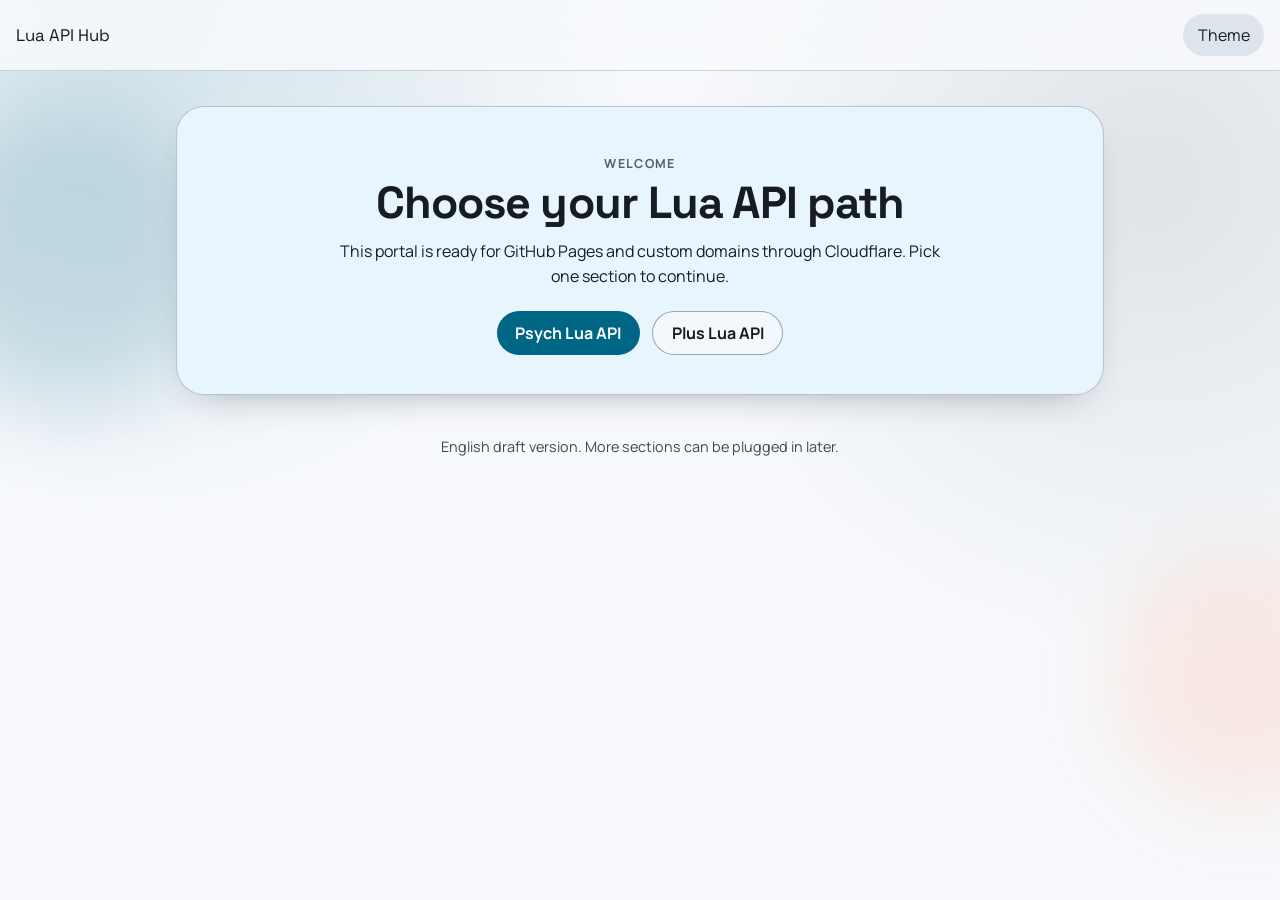
==== docs/index.html @ 8eabc2a2 "Agregar archivos HTML, CSS y JS para la documentación del API de Lua, incluyendo soporte para temas " ====
<!doctype html>
<html lang="en" data-theme="auto">
  <head>
    <meta charset="UTF-8" />
    <meta name="viewport" content="width=device-width, initial-scale=1.0" />
    <title>Lua API Hub</title>
    <meta
      name="description"
      content="Welcome page for Psych and Plus Lua API documentation."
    />
    <link rel="preconnect" href="https://fonts.googleapis.com" />
    <link rel="preconnect" href="https://fonts.gstatic.com" crossorigin />
    <link
      href="https://fonts.googleapis.com/css2?family=Manrope:wght@400;500;700;800&family=Space+Grotesk:wght@500;700&display=swap"
      rel="stylesheet"
    />
    <link rel="stylesheet" href="assets/site.css" />
    <script defer src="assets/site.js"></script>
  </head>
  <body class="welcome-body">
    <div class="ambient ambient-a"></div>
    <div class="ambient ambient-b"></div>

    <header class="topbar">
      <a class="brand" href="index.html">Lua API Hub</a>
      <button id="themeToggle" class="icon-btn" type="button" aria-label="Toggle theme">
        Theme
      </button>
    </header>

    <main class="welcome-main">
      <section class="hero card">
        <p class="eyebrow">Welcome</p>
        <h1>Choose your Lua API path</h1>
        <p>
          This portal is ready for GitHub Pages and custom domains through Cloudflare.
          Pick one section to continue.
        </p>
        <div class="cta-row">
          <a class="btn btn-filled" href="psych.html">Psych Lua API</a>
          <a class="btn btn-outlined" href="plus.html">Plus Lua API</a>
        </div>
      </section>
    </main>

    <footer class="footer-note">
      <p>English draft version. More sections can be plugged in later.</p>
    </footer>
  </body>
</html>
---- docs/assets/site.css ----
:root {
  color-scheme: light dark;

  --font-heading: "Space Grotesk", "Segoe UI", sans-serif;
  --font-body: "Manrope", "Segoe UI", sans-serif;

  --md-primary: #006686;
  --md-on-primary: #ffffff;
  --md-primary-container: #bfe9ff;
  --md-on-primary-container: #001f2a;

  --md-secondary: #4f616d;
  --md-surface: #f7f9fc;
  --md-surface-variant: #dde4eb;
  --md-on-surface: #161c22;
  --md-on-surface-variant: #404851;
  --md-outline: #707981;

  --md-shadow: 0 16px 40px -24px rgba(0, 24, 40, 0.45);
  --md-radius-xl: 28px;
  --md-radius-lg: 20px;
  --md-radius-md: 14px;
}

html[data-theme="dark"] {
  --md-primary: #74d1ff;
  --md-on-primary: #003548;
  --md-primary-container: #004d69;
  --md-on-primary-container: #bfe9ff;

  --md-secondary: #b5c9d7;
  --md-surface: #0f151b;
  --md-surface-variant: #26313a;
  --md-on-surface: #e9f1f8;
  --md-on-surface-variant: #c0c8d0;
  --md-outline: #88939d;

  --md-shadow: 0 16px 40px -24px rgba(0, 0, 0, 0.75);
}

* {
  box-sizing: border-box;
}

body {
  margin: 0;
  min-height: 100vh;
  font-family: var(--font-body);
  color: var(--md-on-surface);
  background: radial-gradient(circle at 10% 0%, color-mix(in oklab, var(--md-primary) 16%, transparent), transparent 35%),
    radial-gradient(circle at 90% 20%, color-mix(in oklab, var(--md-secondary) 14%, transparent), transparent 35%),
    var(--md-surface);
}

h1,
h2,
h3 {
  font-family: var(--font-heading);
  letter-spacing: -0.02em;
  margin: 0 0 0.5rem;
}

p {
  margin: 0;
  line-height: 1.6;
}

a {
  color: var(--md-primary);
}

.topbar {
  position: sticky;
  top: 0;
  z-index: 50;
  display: flex;
  justify-content: space-between;
  align-items: center;
  padding: 0.9rem 1rem;
  backdrop-filter: blur(12px);
  background: color-mix(in oklab, var(--md-surface) 85%, transparent);
  border-bottom: 1px solid color-mix(in oklab, var(--md-outline) 30%, transparent);
}

.brand {
  text-decoration: none;
  font-family: var(--font-heading);
  font-size: 1.05rem;
  color: var(--md-on-surface);
}

.top-actions {
  display: flex;
  align-items: center;
  gap: 0.5rem;
}

.text-link {
  text-decoration: none;
  color: var(--md-on-surface-variant);
  padding: 0.5rem 0.75rem;
  border-radius: 999px;
}

.text-link:hover {
  background: color-mix(in oklab, var(--md-primary) 10%, transparent);
}

.icon-btn,
.btn {
  border: 0;
  border-radius: 999px;
  font: inherit;
  cursor: pointer;
}

.icon-btn {
  background: var(--md-surface-variant);
  color: var(--md-on-surface);
  padding: 0.6rem 0.9rem;
}

.welcome-body {
  overflow-x: hidden;
}

.ambient {
  position: fixed;
  pointer-events: none;
  border-radius: 999px;
  filter: blur(42px);
  opacity: 0.35;
  z-index: -1;
}

.ambient-a {
  width: 300px;
  height: 300px;
  left: -80px;
  top: 12vh;
  background: color-mix(in oklab, var(--md-primary) 45%, transparent);
}

.ambient-b {
  width: 260px;
  height: 260px;
  right: -90px;
  bottom: 10vh;
  background: color-mix(in oklab, #ff8c5a 40%, transparent);
}

.welcome-main,
.page-main {
  max-width: 960px;
  margin: 0 auto;
  padding: 2.2rem 1rem 1rem;
}

.hero {
  text-align: center;
  padding: clamp(1.6rem, 3vw, 2.4rem);
}

.eyebrow {
  font-size: 0.78rem;
  text-transform: uppercase;
  letter-spacing: 0.11em;
  color: var(--md-secondary);
  margin-bottom: 0.5rem;
  font-weight: 700;
}

.hero h1 {
  font-size: clamp(1.7rem, 5vw, 2.8rem);
}

.hero p {
  max-width: 62ch;
  margin: 0.5rem auto 0;
}

.card {
  border-radius: var(--md-radius-xl);
  background: color-mix(in oklab, var(--md-surface) 75%, var(--md-primary-container) 25%);
  border: 1px solid color-mix(in oklab, var(--md-outline) 40%, transparent);
  box-shadow: var(--md-shadow);
}

.cta-row {
  margin-top: 1.3rem;
  display: flex;
  flex-wrap: wrap;
  justify-content: center;
  gap: 0.8rem;
}

.btn {
  display: inline-flex;
  align-items: center;
  justify-content: center;
  min-height: 44px;
  padding: 0.65rem 1.15rem;
  text-decoration: none;
  font-weight: 700;
}

.btn-filled {
  background: var(--md-primary);
  color: var(--md-on-primary);
}

.btn-filled:hover {
  filter: brightness(1.07);
}

.btn-outlined {
  color: var(--md-on-surface);
  border: 1px solid color-mix(in oklab, var(--md-outline) 65%, transparent);
  background: color-mix(in oklab, var(--md-surface) 70%, transparent);
}

.footer-note {
  text-align: center;
  color: var(--md-on-surface-variant);
  font-size: 0.9rem;
  padding: 1.5rem 1rem 2rem;
}

.under-wrap {
  display: grid;
  place-items: center;
  min-height: calc(100vh - 85px);
}

.under-card {
  max-width: 650px;
  padding: 1.5rem;
}

.docs-layout {
  display: grid;
  grid-template-columns: 280px minmax(0, 1fr);
  gap: 1rem;
  align-items: start;
  padding: 1rem;
  max-width: 1240px;
  margin: 0 auto;
}

.sidebar {
  position: sticky;
  top: 76px;
  padding: 1rem;
  max-height: calc(100vh - 90px);
  overflow-y: auto;
}

.sidebar h2 {
  font-size: 1rem;
}

.sidebar input {
  width: 100%;
  margin-top: 0.6rem;
  border-radius: var(--md-radius-md);
  border: 1px solid color-mix(in oklab, var(--md-outline) 55%, transparent);
  background: color-mix(in oklab, var(--md-surface) 78%, transparent);
  color: var(--md-on-surface);
  padding: 0.7rem;
}

.sidebar-caption {
  margin: 0.7rem 0;
  color: var(--md-on-surface-variant);
  font-size: 0.9rem;
}

.category-nav {
  display: flex;
  flex-direction: column;
  gap: 0.35rem;
}

.category-nav a {
  text-decoration: none;
  color: var(--md-on-surface);
  padding: 0.45rem 0.55rem;
  border-radius: 10px;
  font-size: 0.92rem;
}

.category-nav a:hover {
  background: color-mix(in oklab, var(--md-primary) 10%, transparent);
}

.docs-content {
  display: flex;
  flex-direction: column;
  gap: 0.9rem;
}

.intro-card,
.function-group {
  padding: 1rem;
}

.chip-row {
  display: flex;
  flex-wrap: wrap;
  gap: 0.5rem;
  margin-top: 0.8rem;
}

.chip {
  display: inline-flex;
  align-items: center;
  padding: 0.3rem 0.7rem;
  border-radius: 999px;
  font-size: 0.82rem;
  background: var(--md-primary-container);
  color: var(--md-on-primary-container);
}

.plain-list {
  margin: 0.35rem 0 0;
  padding-left: 1.1rem;
  line-height: 1.6;
}

.function-sections {
  display: grid;
  gap: 0.9rem;
}

.function-group h3 {
  margin-bottom: 0.25rem;
}

.function-group p {
  color: var(--md-on-surface-variant);
  margin-bottom: 0.7rem;
}

.function-tags {
  display: flex;
  flex-wrap: wrap;
  gap: 0.5rem;
}

.tag {
  font-size: 0.83rem;
  padding: 0.34rem 0.58rem;
  border-radius: 999px;
  border: 1px solid color-mix(in oklab, var(--md-outline) 55%, transparent);
  background: color-mix(in oklab, var(--md-surface) 82%, transparent);
}

.sr-only {
  position: absolute;
  width: 1px;
  height: 1px;
  padding: 0;
  margin: -1px;
  overflow: hidden;
  clip: rect(0, 0, 0, 0);
  white-space: nowrap;
  border: 0;
}

@media (max-width: 980px) {
  .docs-layout {
    grid-template-columns: 1fr;
  }

  .sidebar {
    position: static;
    max-height: none;
  }
}
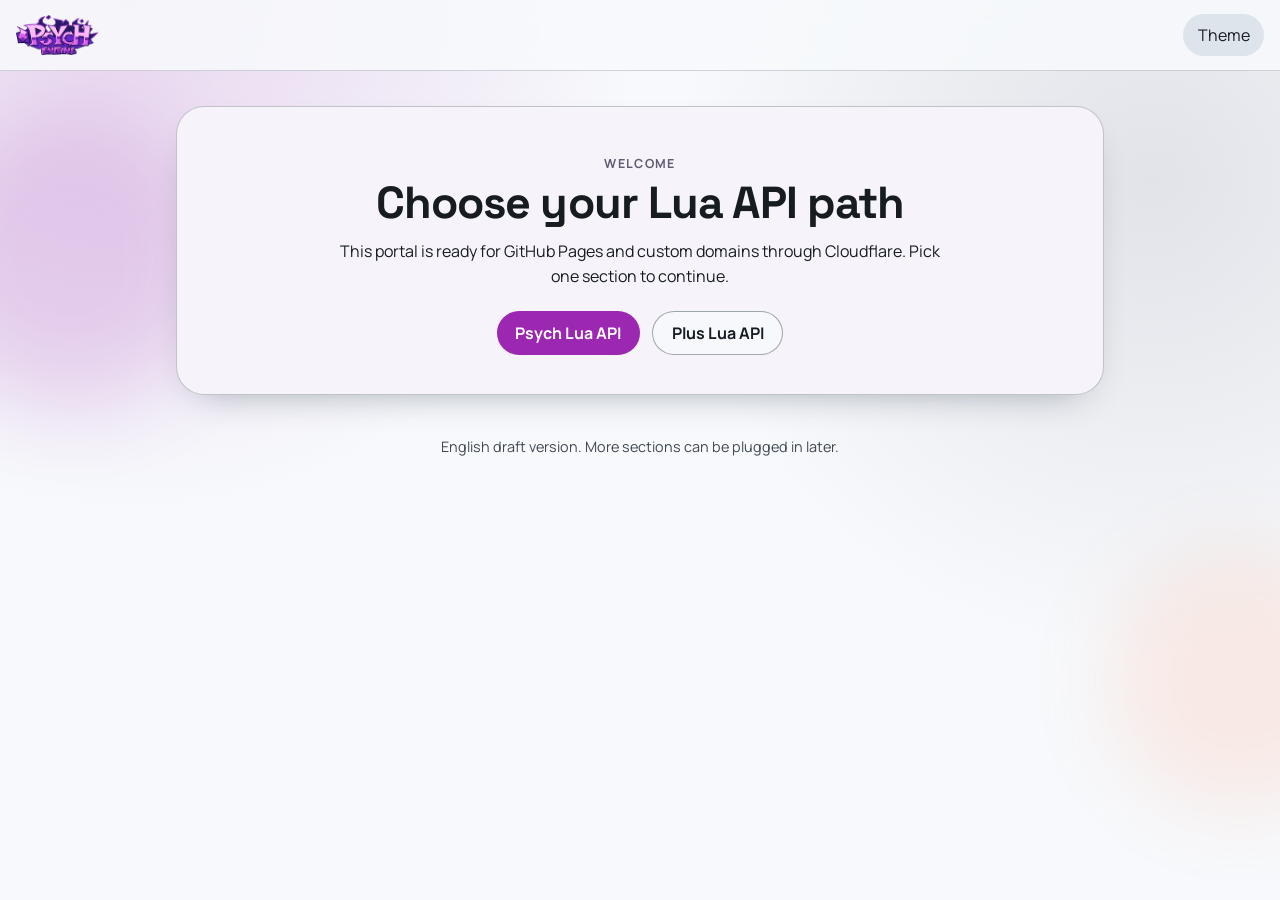
==== commit 09d16cd5: "Refactor code structure for improved readability and maintainability" ====
--- a/docs/index.html
+++ b/docs/index.html
@@ -14,6 +14,7 @@
       href="https://fonts.googleapis.com/css2?family=Manrope:wght@400;500;700;800&family=Space+Grotesk:wght@500;700&display=swap"
       rel="stylesheet"
     />
+    <link rel="icon" href="assets/favicon.ico" />
     <link rel="stylesheet" href="assets/site.css" />
     <script defer src="assets/site.js"></script>
   </head>
@@ -22,7 +23,9 @@
     <div class="ambient ambient-b"></div>
 
     <header class="topbar">
-      <a class="brand" href="index.html">Lua API Hub</a>
+      <a class="brand" href="index.html">
+        <img src="assets/logo.png" alt="Psych Engine" class="brand-logo" />
+      </a>
       <button id="themeToggle" class="icon-btn" type="button" aria-label="Toggle theme">
         Theme
       </button>
--- a/docs/assets/site.css
+++ b/docs/assets/site.css
@@ -4,12 +4,12 @@
   --font-heading: "Space Grotesk", "Segoe UI", sans-serif;
   --font-body: "Manrope", "Segoe UI", sans-serif;
 
-  --md-primary: #006686;
+  --md-primary: #9c27b0;
   --md-on-primary: #ffffff;
-  --md-primary-container: #bfe9ff;
-  --md-on-primary-container: #001f2a;
-
-  --md-secondary: #4f616d;
+  --md-primary-container: #f3e5f5;
+  --md-on-primary-container: #4a0072;
+
+  --md-secondary: #625b71;
   --md-surface: #f7f9fc;
   --md-surface-variant: #dde4eb;
   --md-on-surface: #161c22;
@@ -23,12 +23,12 @@
 }
 
 html[data-theme="dark"] {
-  --md-primary: #74d1ff;
-  --md-on-primary: #003548;
-  --md-primary-container: #004d69;
-  --md-on-primary-container: #bfe9ff;
-
-  --md-secondary: #b5c9d7;
+  --md-primary: #e1bee7;
+  --md-on-primary: #3e0051;
+  --md-primary-container: #6a0080;
+  --md-on-primary-container: #f3e5f5;
+
+  --md-secondary: #c8b6db;
   --md-surface: #0f151b;
   --md-surface-variant: #26313a;
   --md-on-surface: #e9f1f8;
@@ -83,10 +83,20 @@
 }
 
 .brand {
+  display: flex;
+  align-items: center;
+  gap: 0.6rem;
   text-decoration: none;
   font-family: var(--font-heading);
   font-size: 1.05rem;
   color: var(--md-on-surface);
+}
+
+.brand-logo {
+  height: 40px;
+  width: auto;
+  max-width: 180px;
+  display: block;
 }
 
 .top-actions {
@@ -339,6 +349,136 @@
 .function-group p {
   color: var(--md-on-surface-variant);
   margin-bottom: 0.7rem;
+}
+
+.function-list {
+  display: flex;
+  flex-direction: column;
+  gap: 1rem;
+  margin-top: 0.8rem;
+}
+
+.function-item {
+  padding: 0.8rem;
+  border-left: 3px solid var(--md-primary);
+  border-radius: 0 var(--md-radius-md) var(--md-radius-md) 0;
+  background: color-mix(in oklab, var(--md-surface) 85%, transparent);
+}
+
+.function-item h4 {
+  margin: 0 0 0.4rem 0;
+  font-size: 0.95rem;
+  color: var(--md-on-surface);
+  font-weight: 600;
+  letter-spacing: -0.01em;
+}
+
+.function-item h2 {
+  margin: 0 0 0.5rem 0;
+  font-size: 1.3rem;
+  color: var(--md-on-surface);
+  font-weight: 700;
+  letter-spacing: -0.01em;
+}
+
+.function-sig {
+  margin: 0.3rem 0;
+  padding: 0.5rem 0.8rem;
+  background: color-mix(in oklab, var(--md-primary) 12%, transparent);
+  border-radius: var(--md-radius-md);
+  font-size: 0.95rem;
+  line-height: 1.6;
+  overflow-x: auto;
+}
+
+.function-sig code {
+  color: var(--md-primary);
+  font-family: 'Courier New', monospace;
+  font-size: 1em;
+}
+
+.function-params {
+  margin: 0.6rem 0 0 0;
+  padding: 0.6rem 0 0 0;
+  border-top: 1px solid color-mix(in oklab, var(--md-outline) 20%, transparent);
+  list-style: none;
+}
+
+.function-params li {
+  margin: 0.4rem 0;
+  padding: 0.4rem 0.6rem;
+  background: color-mix(in oklab, var(--md-surface-variant) 30%, transparent);
+  border-radius: var(--md-radius-md);
+  font-size: 0.9rem;
+  line-height: 1.5;
+}
+
+.function-params strong {
+  color: var(--md-primary);
+  font-weight: 600;
+}
+
+.function-params em {
+  color: var(--md-secondary);
+  font-style: normal;
+  font-size: 0.85em;
+}
+
+.function-desc {
+  margin: 0.4rem 0;
+  color: var(--md-on-surface);
+  font-size: 0.9rem;
+  line-height: 1.5;
+}
+
+.function-examples {
+  margin: 0.5rem 0 0 0;
+  padding: 0.8rem;
+  background: color-mix(in oklab, var(--md-secondary) 10%, transparent);
+  border-radius: var(--md-radius-md);
+  font-size: 0.95rem;
+}
+
+.function-examples strong {
+  color: var(--md-on-surface);
+  font-weight: 600;
+  display: block;
+  margin-bottom: 0.5rem;
+}
+
+.function-examples code {
+  display: block;
+  padding: 0.5rem 0.7rem;
+  margin: 0.3rem 0;
+  background: color-mix(in oklab, var(--md-surface-variant) 50%, transparent);
+  border-radius: 4px;
+  color: var(--md-secondary);
+  font-family: 'Courier New', monospace;
+  font-size: 0.95em;
+  line-height: 1.5;
+}
+
+.example-item {
+  margin: 0.5rem 0;
+}
+
+.example-item code {
+  display: block;
+  padding: 0.5rem 0.7rem;
+  background: color-mix(in oklab, var(--md-surface-variant) 50%, transparent);
+  border-radius: 4px;
+  color: var(--md-secondary);
+  font-family: 'Courier New', monospace;
+  font-size: 0.95em;
+  margin-bottom: 0.3rem;
+}
+
+.example-item p {
+  margin: 0;
+  padding: 0.3rem 0.7rem;
+  color: var(--md-on-surface-variant);
+  font-size: 0.88rem;
+  font-style: italic;
 }
 
 .function-tags {
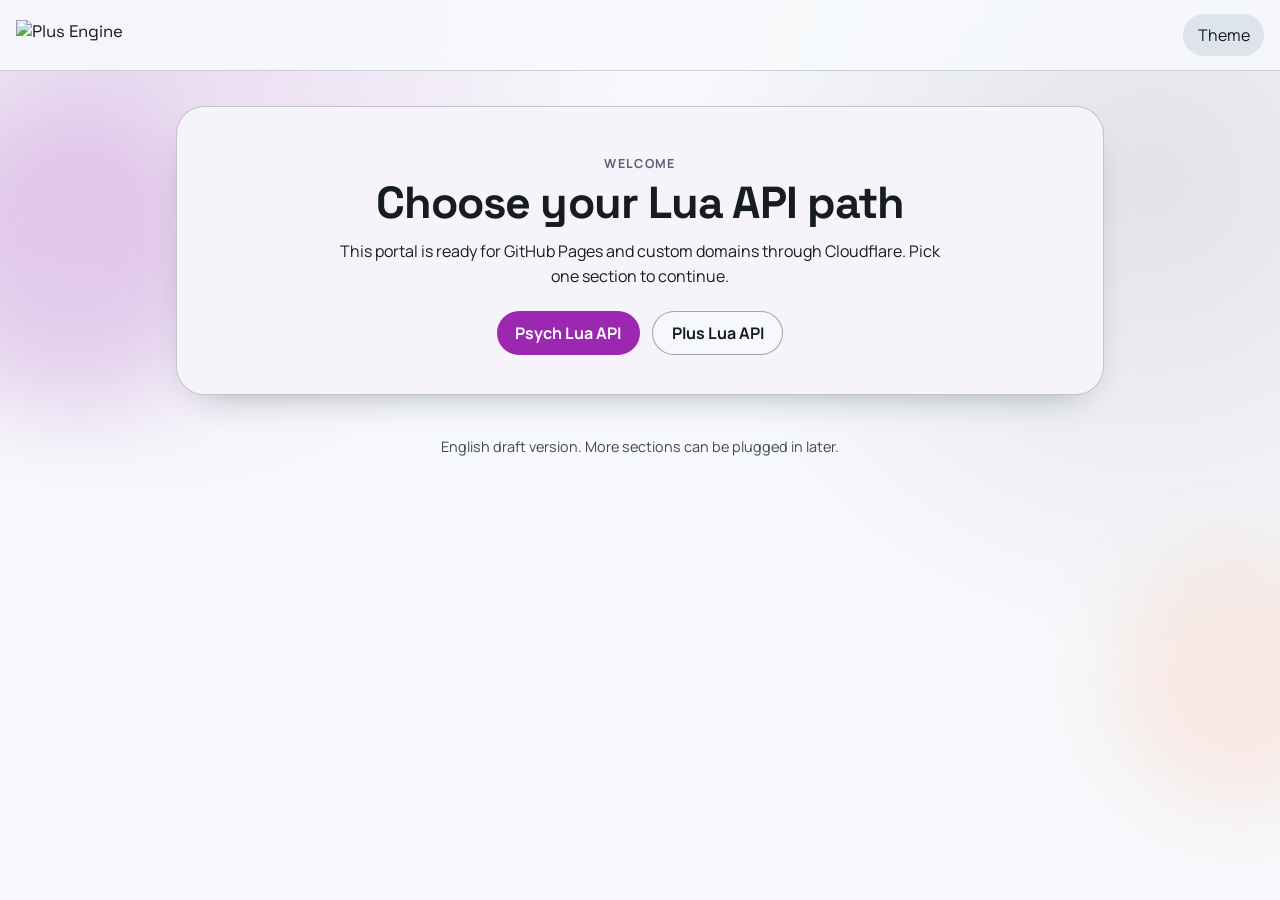
==== commit 05680c20: "Actualizar logos y ajustar estilos en la documentación del API de Lua" ====
--- a/docs/index.html
+++ b/docs/index.html
@@ -24,7 +24,7 @@
 
     <header class="topbar">
       <a class="brand" href="index.html">
-        <img src="assets/logo.png" alt="Psych Engine" class="brand-logo" />
+        <img src="assets/pluslogo.png" alt="Plus Engine" class="brand-logo" />
       </a>
       <button id="themeToggle" class="icon-btn" type="button" aria-label="Toggle theme">
         Theme
--- a/docs/assets/site.css
+++ b/docs/assets/site.css
@@ -93,10 +93,17 @@
 }
 
 .brand-logo {
-  height: 40px;
+  height: 30px;
+  max-height: 30px;
   width: auto;
-  max-width: 180px;
+  max-width: 140px;
   display: block;
+}
+
+.psych-logo {
+  height: 26px;
+  max-height: 26px;
+  max-width: 130px;
 }
 
 .top-actions {
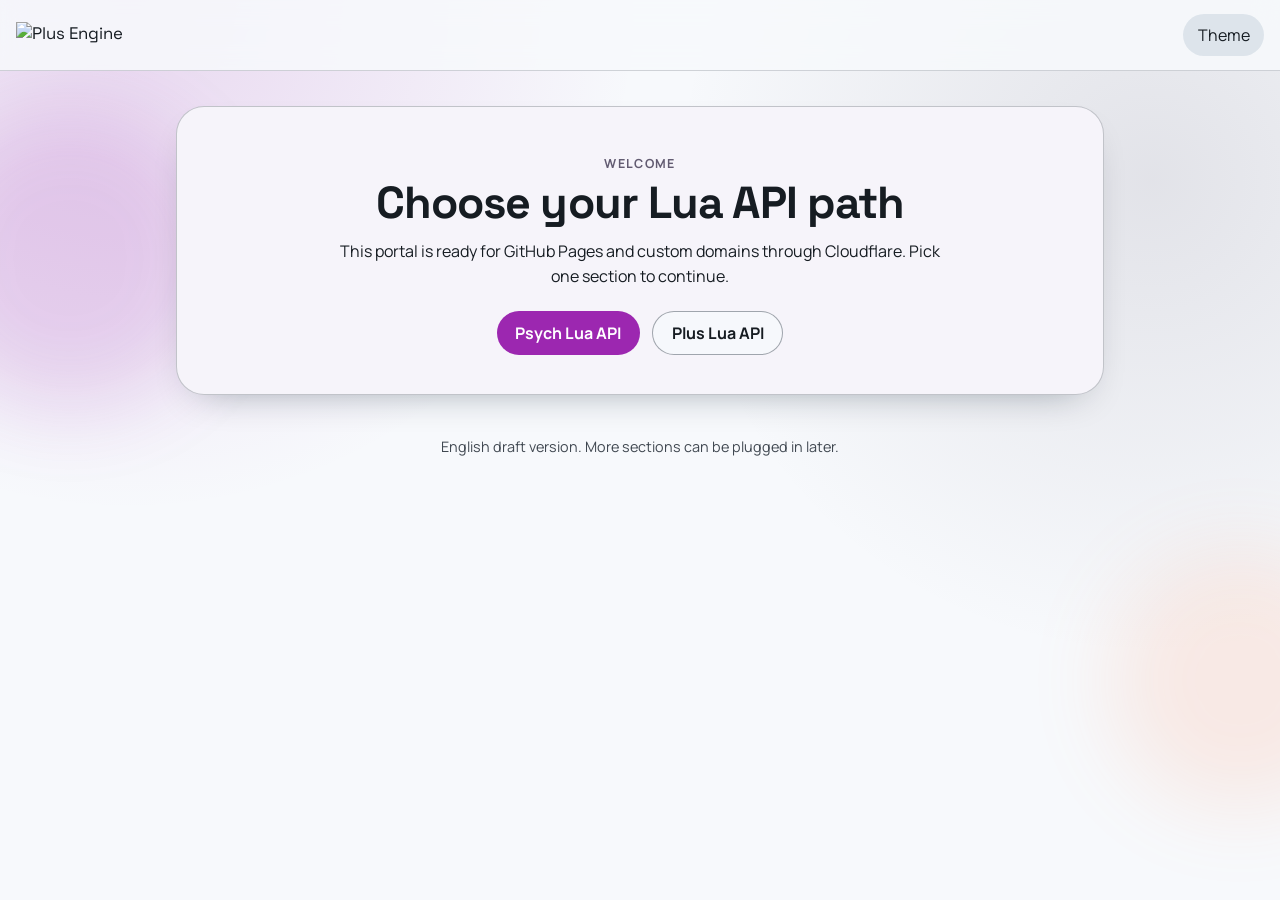
==== commit 7c200053: "Ajustar dimensiones y estilos de logotipos en la documentación" ====
--- a/docs/index.html
+++ b/docs/index.html
@@ -24,7 +24,7 @@
 
     <header class="topbar">
       <a class="brand" href="index.html">
-        <img src="assets/pluslogo.png" alt="Plus Engine" class="brand-logo" />
+        <img src="assets/pluslogo.png" alt="Plus Engine" class="brand-logo" width="120" height="26" />
       </a>
       <button id="themeToggle" class="icon-btn" type="button" aria-label="Toggle theme">
         Theme
--- a/docs/assets/site.css
+++ b/docs/assets/site.css
@@ -90,20 +90,23 @@
   font-family: var(--font-heading);
   font-size: 1.05rem;
   color: var(--md-on-surface);
+  max-width: 180px;
+  overflow: hidden;
 }
 
 .brand-logo {
-  height: 30px;
-  max-height: 30px;
-  width: auto;
-  max-width: 140px;
+  height: 26px !important;
+  max-height: 26px !important;
+  width: auto !important;
+  max-width: 120px !important;
   display: block;
+  object-fit: contain;
 }
 
 .psych-logo {
-  height: 26px;
-  max-height: 26px;
-  max-width: 130px;
+  height: 22px !important;
+  max-height: 22px !important;
+  max-width: 105px !important;
 }
 
 .top-actions {
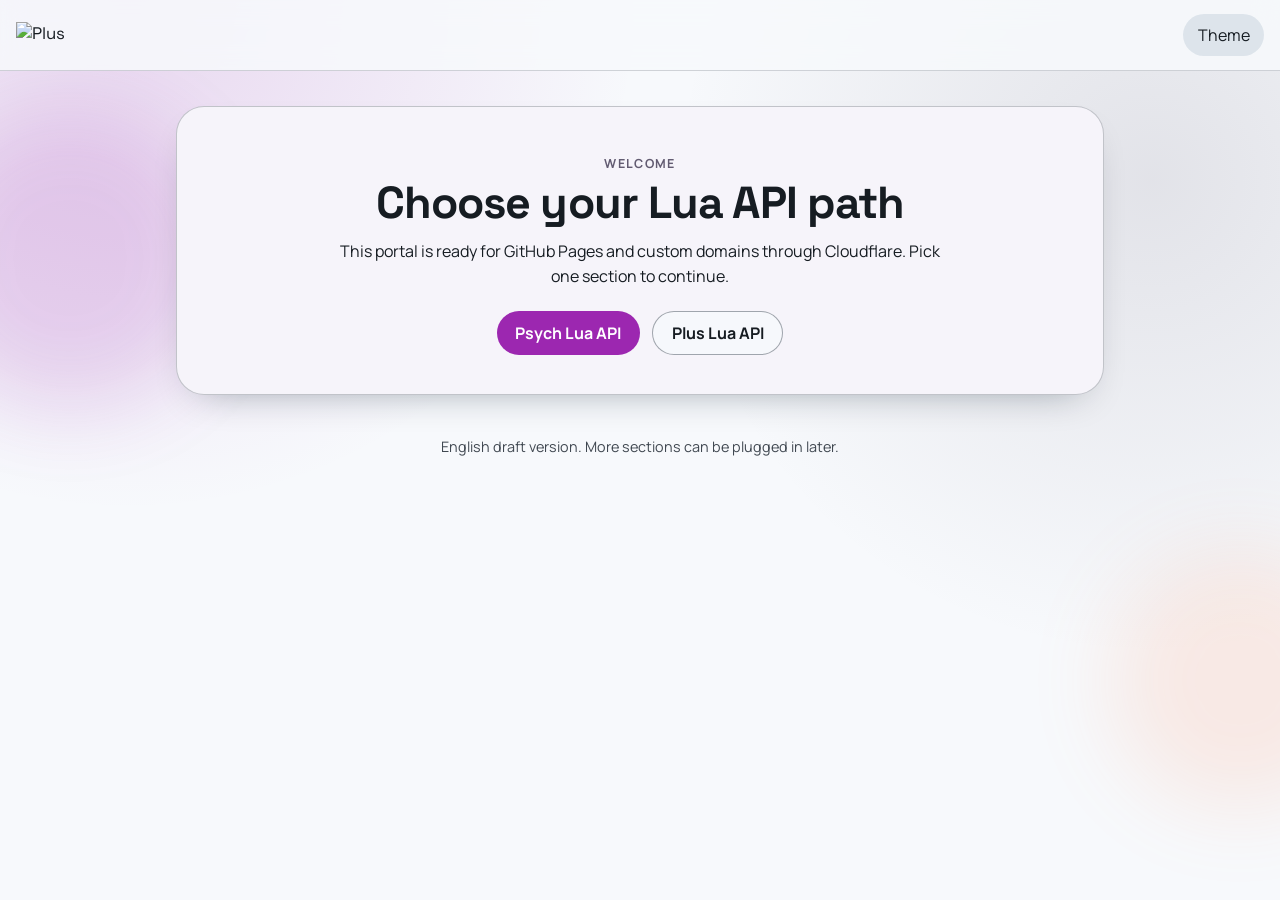
==== commit e90ce50b: "Eliminar estilos !important de logotipos y agregar clase plus-logo para mejorar la flexibilidad en e" ====
--- a/docs/index.html
+++ b/docs/index.html
@@ -24,7 +24,7 @@
 
     <header class="topbar">
       <a class="brand" href="index.html">
-        <img src="assets/pluslogo.png" alt="Plus Engine" class="brand-logo" width="120" height="26" />
+        <img src="assets/pluslogo.png" alt="Plus Engine" class="brand-logo plus-logo" />
       </a>
       <button id="themeToggle" class="icon-btn" type="button" aria-label="Toggle theme">
         Theme
--- a/docs/assets/site.css
+++ b/docs/assets/site.css
@@ -95,18 +95,22 @@
 }
 
 .brand-logo {
-  height: 26px !important;
-  max-height: 26px !important;
-  width: auto !important;
-  max-width: 120px !important;
+  height: 26px;
+  max-height: 26px;
+  width: auto;
+  max-width: 120px;
   display: block;
   object-fit: contain;
 }
 
+.plus-logo {
+  max-width: 100px;
+}
+
 .psych-logo {
-  height: 22px !important;
-  max-height: 22px !important;
-  max-width: 105px !important;
+  height: 22px;
+  max-height: 22px;
+  max-width: 105px;
 }
 
 .top-actions {
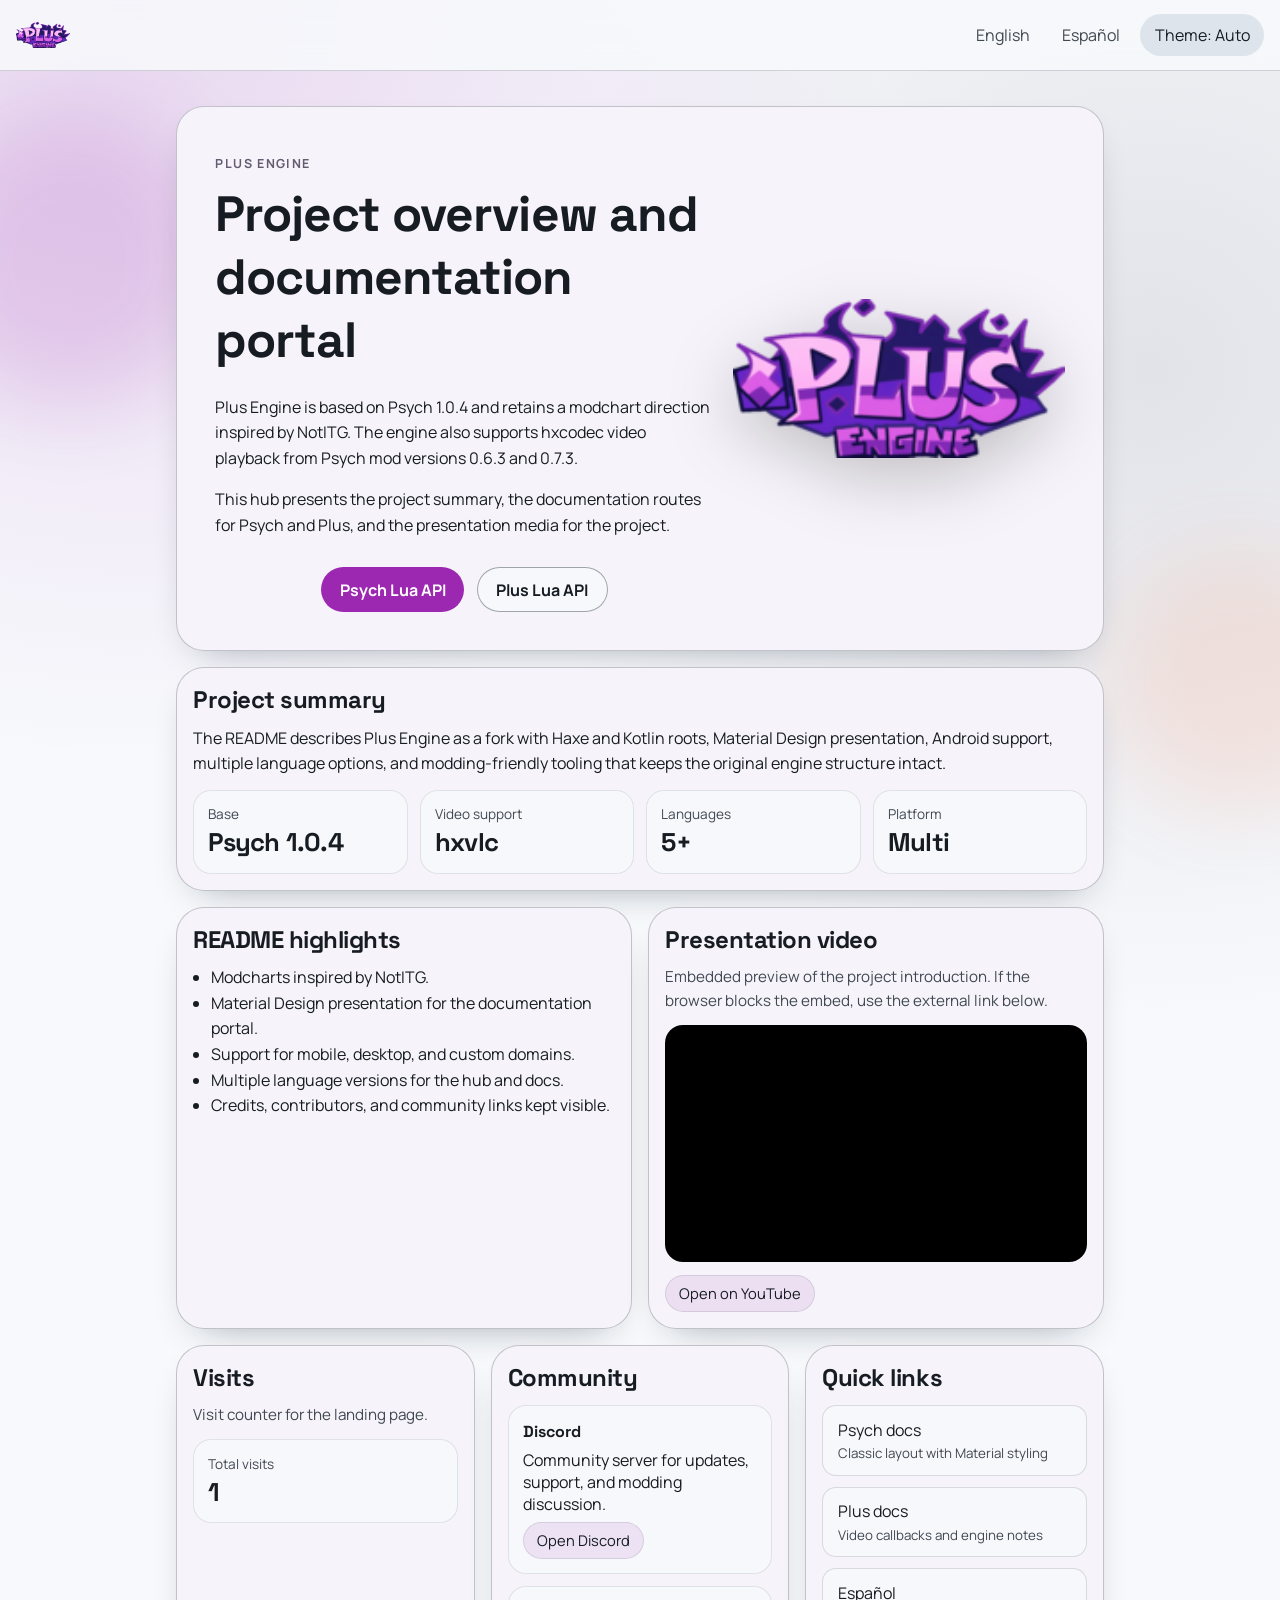
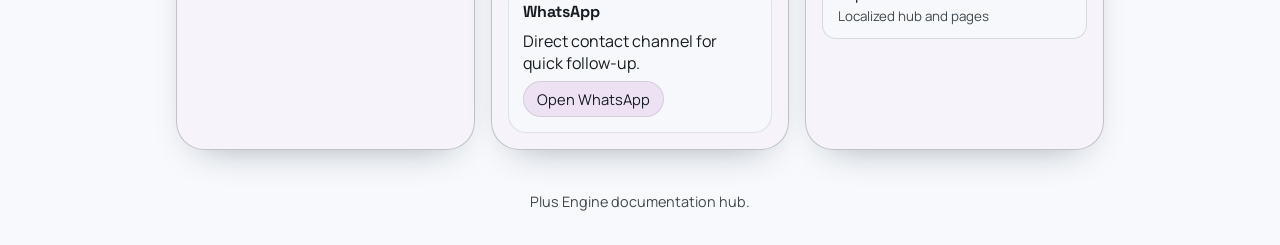
==== commit b7b08082: "holy content added" ====
--- a/docs/index.html
+++ b/docs/index.html
@@ -3,10 +3,10 @@
   <head>
     <meta charset="UTF-8" />
     <meta name="viewport" content="width=device-width, initial-scale=1.0" />
-    <title>Lua API Hub</title>
+    <title>Plus Engine</title>
     <meta
       name="description"
-      content="Welcome page for Psych and Plus Lua API documentation."
+      content="Plus Engine documentation hub with project overview, presentation video, and navigation to Psych and Plus docs."
     />
     <link rel="preconnect" href="https://fonts.googleapis.com" />
     <link rel="preconnect" href="https://fonts.gstatic.com" crossorigin />
@@ -23,31 +23,151 @@
     <div class="ambient ambient-b"></div>
 
     <header class="topbar">
-      <a class="brand" href="index.html">
+      <a class="brand" href="./">
         <img src="assets/pluslogo.png" alt="Plus Engine" class="brand-logo plus-logo" />
       </a>
-      <button id="themeToggle" class="icon-btn" type="button" aria-label="Toggle theme">
-        Theme
-      </button>
+      <nav class="top-actions">
+        <a class="text-link" href="index.html">English</a>
+        <a class="text-link" href="es/index.html">Español</a>
+        <button id="themeToggle" class="icon-btn" type="button" aria-label="Toggle theme">
+          Theme: Auto
+        </button>
+      </nav>
     </header>
 
     <main class="welcome-main">
-      <section class="hero card">
-        <p class="eyebrow">Welcome</p>
-        <h1>Choose your Lua API path</h1>
-        <p>
-          This portal is ready for GitHub Pages and custom domains through Cloudflare.
-          Pick one section to continue.
-        </p>
-        <div class="cta-row">
-          <a class="btn btn-filled" href="psych.html">Psych Lua API</a>
-          <a class="btn btn-outlined" href="plus.html">Plus Lua API</a>
+      <section class="hero card home-hero">
+        <div class="hero-copy">
+          <p class="eyebrow">Plus Engine</p>
+          <h1>Project overview and documentation portal</h1>
+          <p>
+            Plus Engine is based on Psych 1.0.4 and retains a modchart direction inspired by
+            NotITG. The engine also supports hxcodec video playback from Psych mod versions
+            0.6.3 and 0.7.3.
+          </p>
+          <p>
+            This hub presents the project summary, the documentation routes for Psych and Plus,
+            and the presentation media for the project.
+          </p>
+          <div class="cta-row">
+            <a class="btn btn-filled" href="psych/index.html">Psych Lua API</a>
+            <a class="btn btn-outlined" href="plus/index.html">Plus Lua API</a>
+          </div>
         </div>
+
+        <img
+          src="assets/pluslogo.png"
+          alt="Plus Engine logo"
+          class="home-logo"
+          draggable="false"
+        />
+      </section>
+
+      <section class="home-grid">
+        <article class="card home-card wide">
+          <h2>Project summary</h2>
+          <p>
+            The README describes Plus Engine as a fork with Haxe and Kotlin roots, Material
+            Design presentation, Android support, multiple language options, and modding-friendly
+            tooling that keeps the original engine structure intact.
+          </p>
+          <div class="stat-grid">
+            <div class="stat-box">
+              <div class="stat-label">Base</div>
+              <div class="stat-value">Psych 1.0.4</div>
+            </div>
+            <div class="stat-box">
+              <div class="stat-label">Video support</div>
+              <div class="stat-value">hxvlc</div>
+            </div>
+            <div class="stat-box">
+              <div class="stat-label">Languages</div>
+              <div class="stat-value">5+</div>
+            </div>
+            <div class="stat-box">
+              <div class="stat-label">Platform</div>
+              <div class="stat-value">Multi</div>
+            </div>
+          </div>
+        </article>
+
+        <article class="card home-card half">
+          <h2>README highlights</h2>
+          <ul class="plain-list">
+            <li>Modcharts inspired by NotITG.</li>
+            <li>Material Design presentation for the documentation portal.</li>
+            <li>Support for mobile, desktop, and custom domains.</li>
+            <li>Multiple language versions for the hub and docs.</li>
+            <li>Credits, contributors, and community links kept visible.</li>
+          </ul>
+        </article>
+
+        <article class="card home-card half">
+          <h2>Presentation video</h2>
+          <p class="sidebar-copy">
+            Embedded preview of the project introduction. If the browser blocks the embed, use the
+            external link below.
+          </p>
+          <div style="margin-top: 0.8rem;">
+            <iframe
+              class="video-frame"
+              src="https://www.youtube-nocookie.com/embed/ZQEBBj7YqzU"
+              title="Plus Engine presentation video"
+              loading="lazy"
+              referrerpolicy="strict-origin-when-cross-origin"
+              allow="accelerometer; autoplay; clipboard-write; encrypted-media; gyroscope; picture-in-picture; web-share"
+              allowfullscreen
+            ></iframe>
+          </div>
+          <div class="mini-actions" style="margin-top: 0.8rem;">
+            <a class="mini-pill" href="https://youtu.be/ZQEBBj7YqzU" target="_blank" rel="noreferrer">Open on YouTube</a>
+          </div>
+        </article>
+
+        <article class="card home-card third">
+          <h2>Visits</h2>
+          <p class="sidebar-copy">Visit counter for the landing page.</p>
+          <div class="stat-grid" style="grid-template-columns: 1fr;">
+            <div class="stat-box">
+              <div class="stat-label">Total visits</div>
+              <div class="stat-value"><span data-visit-counter>0</span></div>
+            </div>
+          </div>
+        </article>
+
+        <article class="card home-card third">
+          <h2>Community</h2>
+          <div class="contact-grid">
+            <div class="contact-box">
+              <strong>Discord</strong>
+              <span>Community server for updates, support, and modding discussion.</span>
+              <div class="mini-actions">
+                <a class="mini-pill" href="https://discord.gg/EBvUWcMdqV" target="_blank" rel="noreferrer">Open Discord</a>
+              </div>
+            </div>
+            <div class="contact-box">
+              <strong>WhatsApp</strong>
+              <span>Direct contact channel for quick follow-up.</span>
+              <div class="mini-actions">
+                <a class="mini-pill" href="https://wa.me/51936521805" target="_blank" rel="noreferrer">Open WhatsApp</a>
+              </div>
+            </div>
+          </div>
+        </article>
+
+        <article class="card home-card third">
+          <h2>Quick links</h2>
+          <div class="page-links">
+            <a href="psych/index.html">Psych docs<small>Classic layout with Material styling</small></a>
+            <a href="plus/index.html">Plus docs<small>Video callbacks and engine notes</small></a>
+            <a href="es/index.html">Español<small>Localized hub and pages</small></a>
+          </div>
+        </article>
       </section>
     </main>
 
     <footer class="footer-note">
-      <p>English draft version. More sections can be plugged in later.</p>
+      <p>Plus Engine documentation hub.</p>
     </footer>
   </body>
 </html>
--- a/docs/assets/site.css
+++ b/docs/assets/site.css
@@ -92,6 +92,29 @@
   color: var(--md-on-surface);
   max-width: 180px;
   overflow: hidden;
+}
+
+.psych-brand {
+  max-width: none;
+  gap: 0.75rem;
+  overflow: visible;
+}
+
+.psych-brand-copy {
+  display: flex;
+  flex-direction: column;
+  line-height: 1.05;
+}
+
+.psych-brand-title {
+  font-size: 1rem;
+  font-weight: 800;
+  letter-spacing: -0.03em;
+}
+
+.psych-brand-subtitle {
+  color: var(--md-on-surface-variant);
+  font-size: 0.82rem;
 }
 
 .brand-logo {
@@ -183,6 +206,136 @@
 .hero {
   text-align: center;
   padding: clamp(1.6rem, 3vw, 2.4rem);
+}
+
+.home-hero {
+  display: grid;
+  grid-template-columns: minmax(0, 1.2fr) minmax(220px, 0.8fr);
+  gap: 1.2rem;
+  text-align: left;
+  align-items: center;
+}
+
+.home-hero .hero-copy {
+  display: grid;
+  gap: 0.5rem;
+}
+
+.home-hero .hero-copy p {
+  margin-left: 0;
+  margin-right: 0;
+}
+
+.home-logo {
+  width: min(100%, 340px);
+  justify-self: center;
+  filter: drop-shadow(0 18px 34px rgba(0, 0, 0, 0.22));
+}
+
+.home-grid {
+  display: grid;
+  grid-template-columns: repeat(12, minmax(0, 1fr));
+  gap: 1rem;
+  margin-top: 1rem;
+}
+
+.home-card {
+  padding: 1rem;
+}
+
+.home-card.wide {
+  grid-column: span 12;
+}
+
+.home-card.half {
+  grid-column: span 6;
+}
+
+.home-card.third {
+  grid-column: span 4;
+}
+
+.home-card h2 {
+  margin-bottom: 0.65rem;
+}
+
+.stat-grid {
+  display: grid;
+  grid-template-columns: repeat(auto-fit, minmax(160px, 1fr));
+  gap: 0.75rem;
+  margin-top: 0.8rem;
+}
+
+.stat-box {
+  padding: 0.9rem;
+  border-radius: 18px;
+  background: color-mix(in oklab, var(--md-surface) 82%, transparent);
+  border: 1px solid color-mix(in oklab, var(--md-outline) 18%, transparent);
+}
+
+.stat-label {
+  color: var(--md-on-surface-variant);
+  font-size: 0.85rem;
+}
+
+.stat-value {
+  margin-top: 0.2rem;
+  font-family: var(--font-heading);
+  font-size: 1.6rem;
+  font-weight: 700;
+  letter-spacing: -0.03em;
+}
+
+.video-frame {
+  width: 100%;
+  aspect-ratio: 16 / 9;
+  border: 0;
+  border-radius: 18px;
+  display: block;
+  background: #000;
+}
+
+.contact-grid {
+  display: grid;
+  grid-template-columns: repeat(auto-fit, minmax(220px, 1fr));
+  gap: 0.75rem;
+  margin-top: 0.8rem;
+}
+
+.contact-box {
+  display: grid;
+  gap: 0.45rem;
+  padding: 0.9rem;
+  border-radius: 18px;
+  background: color-mix(in oklab, var(--md-surface) 82%, transparent);
+  border: 1px solid color-mix(in oklab, var(--md-outline) 18%, transparent);
+}
+
+.contact-box strong {
+  font-family: var(--font-heading);
+}
+
+.mini-actions {
+  display: flex;
+  flex-wrap: wrap;
+  gap: 0.5rem;
+}
+
+.mini-pill {
+  display: inline-flex;
+  align-items: center;
+  min-height: 36px;
+  padding: 0.45rem 0.8rem;
+  border-radius: 999px;
+  text-decoration: none;
+  color: var(--md-on-surface);
+  background: color-mix(in oklab, var(--md-primary) 10%, transparent);
+  border: 1px solid color-mix(in oklab, var(--md-outline) 20%, transparent);
+  font-size: 0.92rem;
+}
+
+.mini-pill:hover {
+  background: color-mix(in oklab, var(--md-primary) 16%, transparent);
 }
 
 .eyebrow {
@@ -271,12 +424,218 @@
   margin: 0 auto;
 }
 
+.psych-layout {
+  display: grid;
+  grid-template-columns: minmax(260px, 300px) minmax(0, 1fr);
+  gap: 1rem;
+  align-items: start;
+  padding: 1rem;
+  max-width: 1240px;
+  margin: 0 auto;
+}
+
 .sidebar {
   position: sticky;
   top: 76px;
   padding: 1rem;
   max-height: calc(100vh - 90px);
   overflow-y: auto;
+}
+
+.psych-sidebar {
+  position: sticky;
+  top: 76px;
+  padding: 1rem;
+  display: grid;
+  gap: 1rem;
+  max-height: calc(100vh - 90px);
+  overflow-y: auto;
+}
+
+.sidebar-block {
+  display: grid;
+  gap: 0.75rem;
+}
+
+.sidebar-block h2 {
+  font-size: 1rem;
+}
+
+.sidebar-copy {
+  color: var(--md-on-surface-variant);
+  font-size: 0.95rem;
+  line-height: 1.55;
+}
+
+.sidebar-search {
+  display: grid;
+  gap: 0.45rem;
+}
+
+.sidebar-search label {
+  font-size: 0.82rem;
+  text-transform: uppercase;
+  letter-spacing: 0.08em;
+  color: var(--md-secondary);
+  font-weight: 700;
+}
+
+.section-nav {
+  display: grid;
+  gap: 0.4rem;
+}
+
+.section-nav a {
+  text-decoration: none;
+  color: var(--md-on-surface);
+  padding: 0.55rem 0.7rem;
+  border-radius: 12px;
+  background: color-mix(in oklab, var(--md-surface) 80%, transparent);
+  border: 1px solid color-mix(in oklab, var(--md-outline) 25%, transparent);
+}
+
+.section-nav a:hover {
+  background: color-mix(in oklab, var(--md-primary) 12%, transparent);
+}
+
+.section-nav a.is-active {
+  background: var(--md-primary);
+  color: var(--md-on-primary);
+  border-color: color-mix(in oklab, var(--md-primary) 70%, transparent);
+}
+
+.section-nav a.is-active small {
+  color: color-mix(in oklab, var(--md-on-primary) 84%, transparent);
+}
+
+.sidebar-footer {
+  padding-top: 0.25rem;
+  color: var(--md-on-surface-variant);
+  font-size: 0.9rem;
+  line-height: 1.5;
+}
+
+.psych-main {
+  display: grid;
+  gap: 1rem;
+}
+
+.psych-hero {
+  display: grid;
+  grid-template-columns: minmax(0, 1fr) minmax(180px, 260px);
+  gap: 1rem;
+  align-items: center;
+  padding: 1.25rem;
+}
+
+.hero-copy {
+  display: grid;
+  gap: 0.7rem;
+}
+
+.hero-copy h1 {
+  font-size: clamp(2rem, 4vw, 3.1rem);
+}
+
+.hero-copy p {
+  max-width: 66ch;
+}
+
+.hero-actions {
+  display: flex;
+  flex-wrap: wrap;
+  gap: 0.7rem;
+  margin-top: 0.25rem;
+}
+
+.hero-logo {
+  width: 100%;
+  max-width: 260px;
+  justify-self: end;
+  filter: drop-shadow(0 18px 22px rgba(0, 0, 0, 0.16));
+}
+
+.section-card {
+  padding: 1.1rem 1.15rem;
+}
+
+.section-card h2 {
+  font-size: 1.35rem;
+  margin-bottom: 0.45rem;
+}
+
+.section-card p + p {
+  margin-top: 0.7rem;
+}
+
+.psych-list {
+  margin: 0.75rem 0 0;
+  padding-left: 1.1rem;
+  line-height: 1.6;
+}
+
+.psych-list li + li {
+  margin-top: 0.45rem;
+}
+
+.psych-list strong {
+  color: var(--md-on-surface);
+}
+
+.code-pill {
+  display: inline-flex;
+  align-items: center;
+  padding: 0.18rem 0.48rem;
+  border-radius: 999px;
+  background: color-mix(in oklab, var(--md-primary) 14%, transparent);
+  color: var(--md-primary);
+  font-size: 0.85rem;
+  font-weight: 700;
+  font-family: "Courier New", monospace;
+}
+
+.page-links {
+  display: grid;
+  grid-template-columns: repeat(auto-fit, minmax(230px, 1fr));
+  gap: 0.65rem;
+  margin-top: 0.8rem;
+}
+
+.page-links a {
+  display: block;
+  padding: 0.8rem 0.9rem;
+  border-radius: 14px;
+  text-decoration: none;
+  color: var(--md-on-surface);
+  border: 1px solid color-mix(in oklab, var(--md-outline) 24%, transparent);
+  background: color-mix(in oklab, var(--md-surface) 82%, transparent);
+}
+
+.page-links a:hover {
+  background: color-mix(in oklab, var(--md-primary) 11%, transparent);
+}
+
+.page-links small {
+  display: block;
+  margin-top: 0.2rem;
+  color: var(--md-on-surface-variant);
+}
+
+.inline-note {
+  margin-top: 0.8rem;
+  padding: 0.75rem 0.85rem;
+  border-radius: 14px;
+  background: color-mix(in oklab, var(--md-secondary) 10%, transparent);
+  color: var(--md-on-surface-variant);
+}
+
+.search-field {
+  width: 100%;
+  border-radius: var(--md-radius-md);
+  border: 1px solid color-mix(in oklab, var(--md-outline) 55%, transparent);
+  background: color-mix(in oklab, var(--md-surface) 78%, transparent);
+  color: var(--md-on-surface);
+  padding: 0.72rem 0.8rem;
 }
 
 .sidebar h2 {
@@ -472,6 +831,35 @@
   line-height: 1.5;
 }
 
+.page-route-hero {
+  padding: 1.15rem;
+}
+
+.page-route-hero h1 {
+  font-size: clamp(1.9rem, 4vw, 2.7rem);
+}
+
+.page-route-meta {
+  display: flex;
+  flex-wrap: wrap;
+  gap: 0.55rem;
+  margin-top: 0.8rem;
+}
+
+.page-route-meta .chip {
+  background: color-mix(in oklab, var(--md-primary) 15%, transparent);
+}
+
+.page-route-content {
+  display: grid;
+  gap: 0.9rem;
+}
+
+.page-empty {
+  padding: 1rem;
+  color: var(--md-on-surface-variant);
+}
+
 .example-item {
   margin: 0.5rem 0;
 }
@@ -526,8 +914,35 @@
     grid-template-columns: 1fr;
   }
 
+  .psych-layout {
+    grid-template-columns: 1fr;
+  }
+
+  .home-hero {
+    grid-template-columns: 1fr;
+  }
+
+  .home-card.half,
+  .home-card.third {
+    grid-column: span 12;
+  }
+
   .sidebar {
     position: static;
     max-height: none;
   }
-}
+
+  .psych-sidebar {
+    position: static;
+    max-height: none;
+  }
+
+  .psych-hero {
+    grid-template-columns: 1fr;
+  }
+
+  .hero-logo {
+    justify-self: start;
+    max-width: 220px;
+  }
+}
